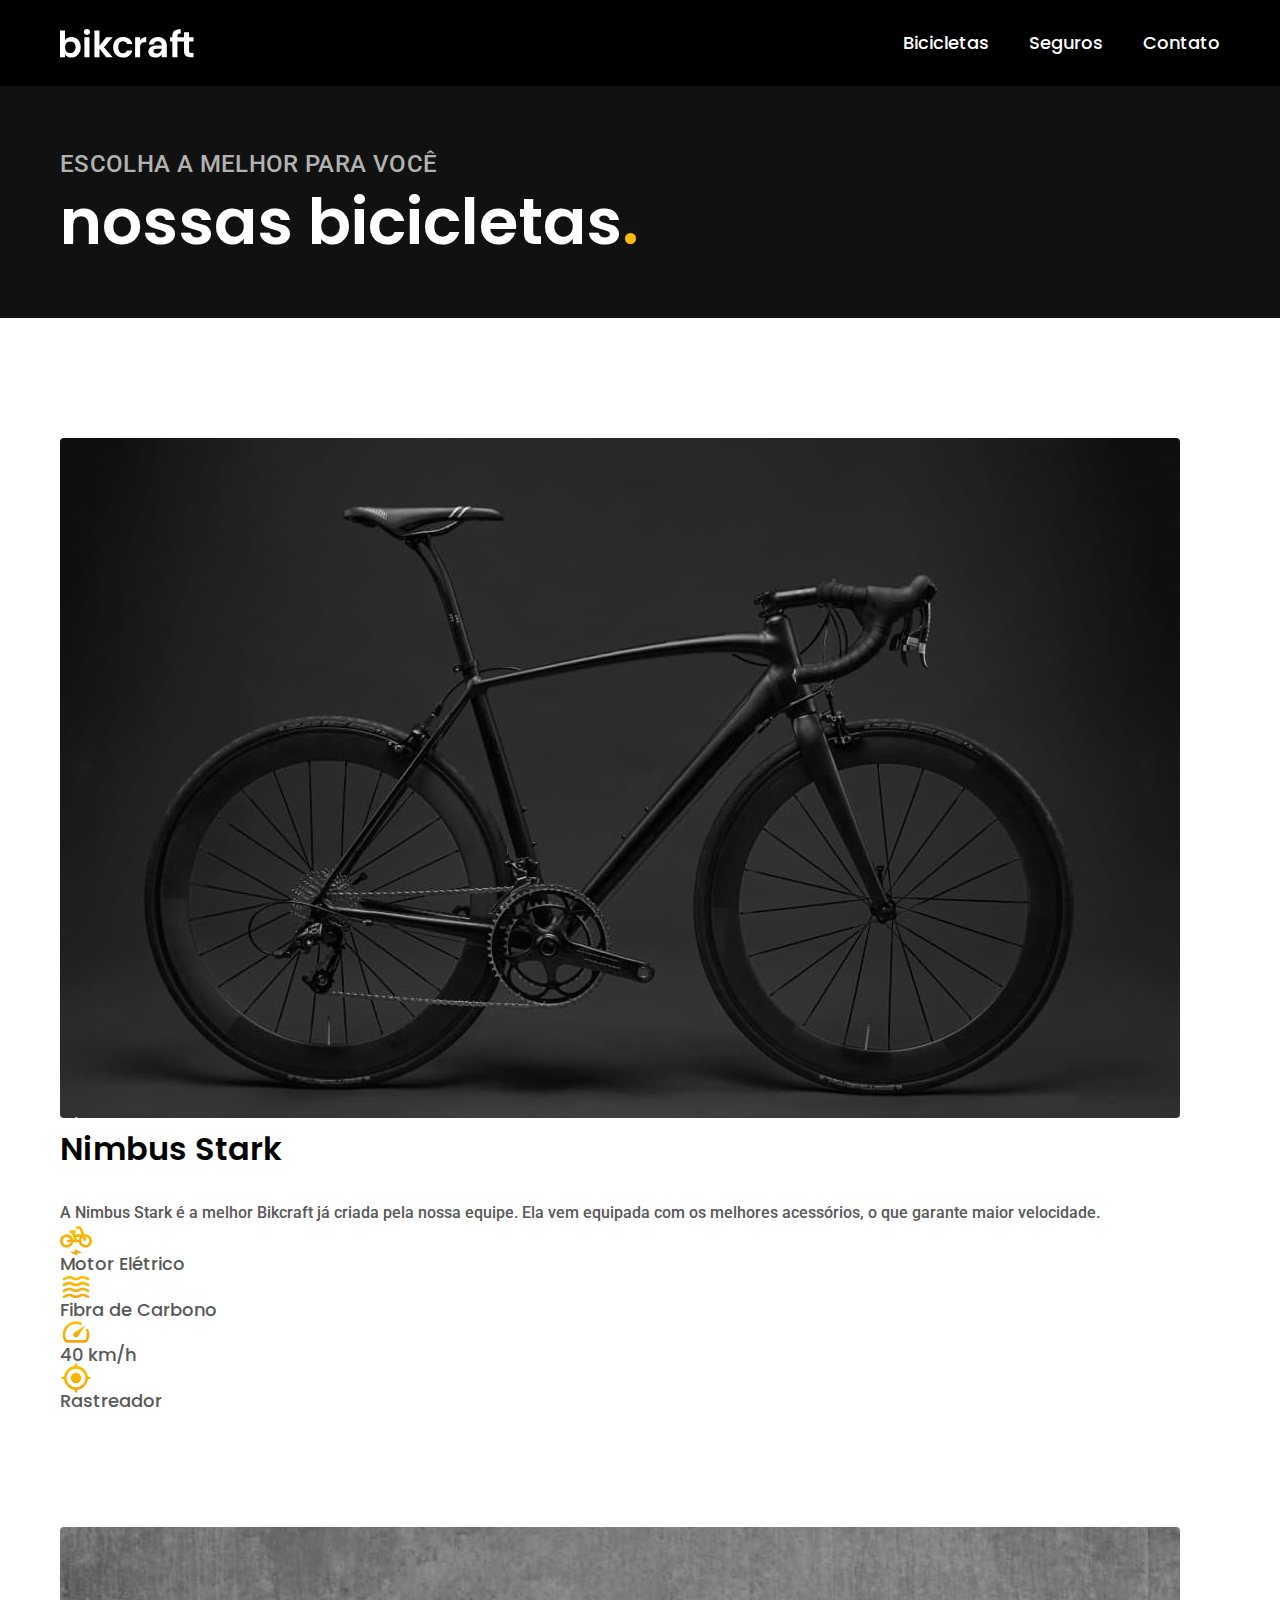
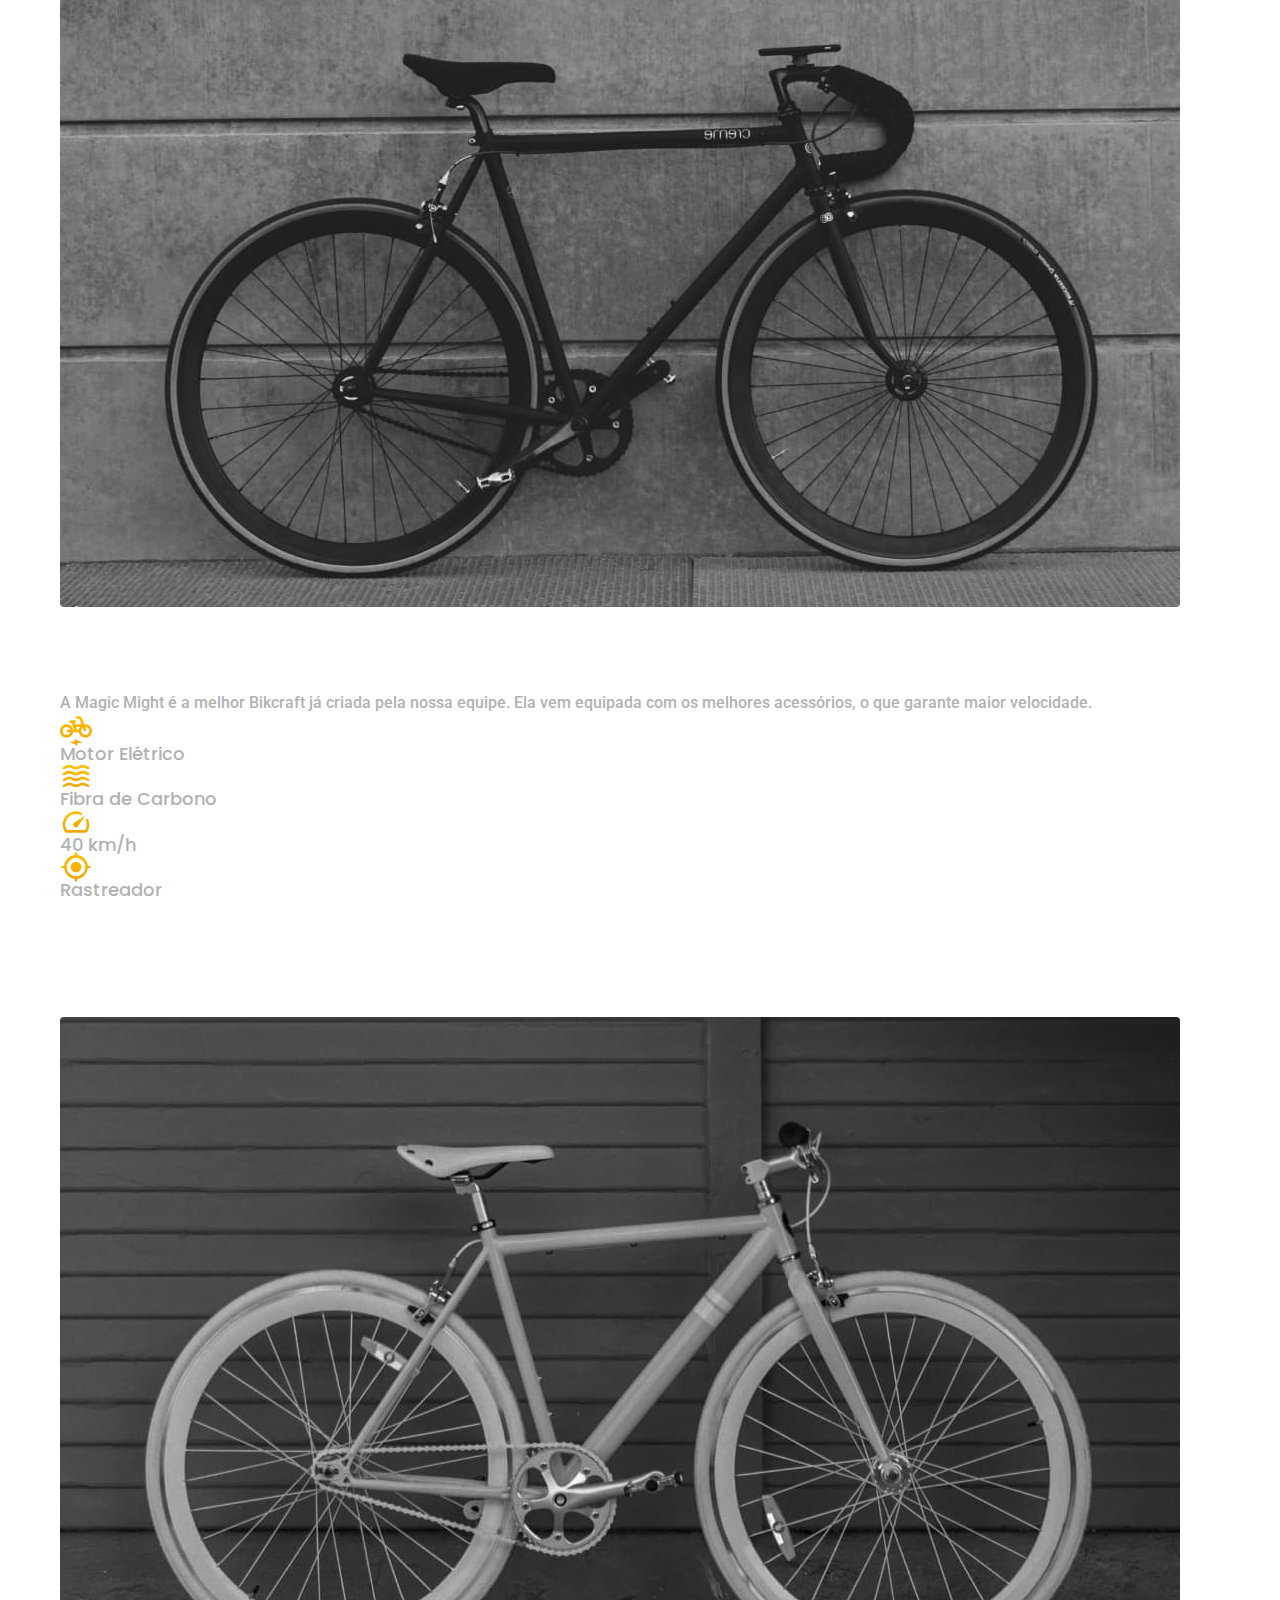
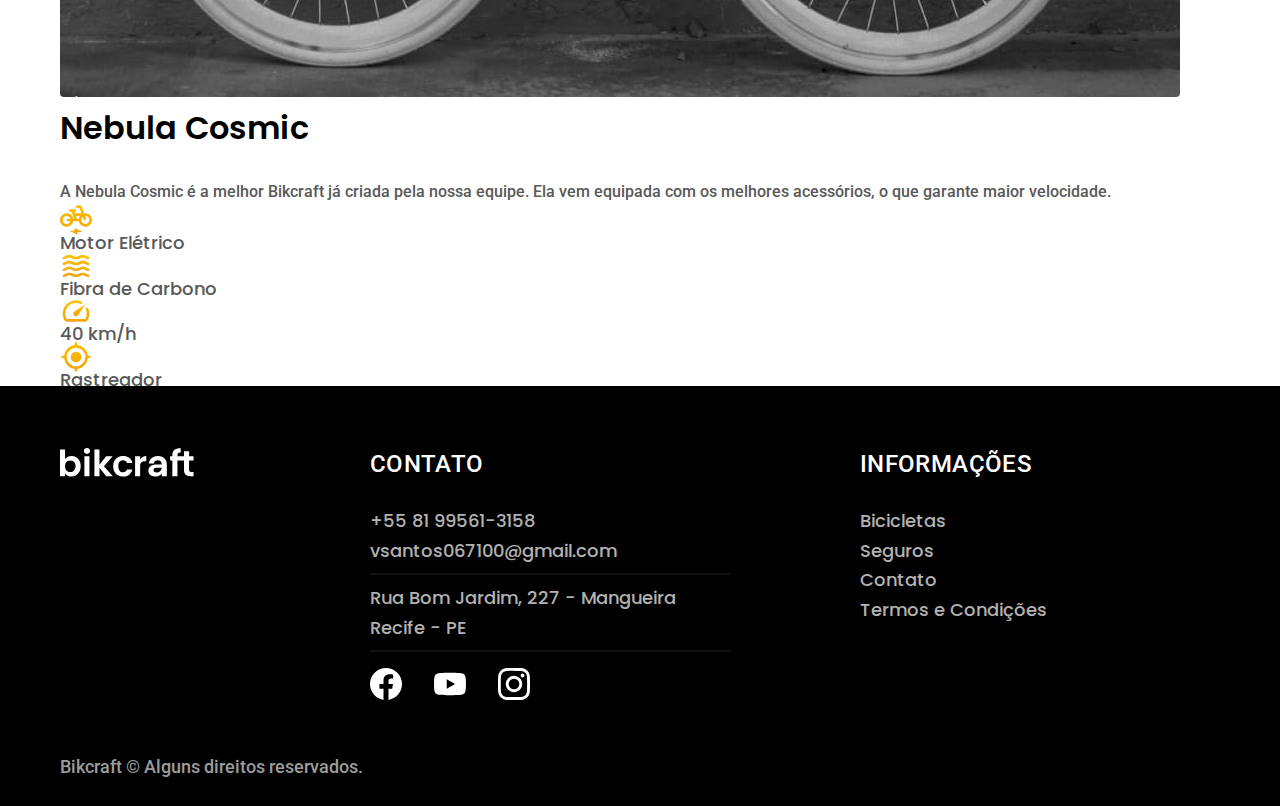
==== bicicletas.html @ 14a7779d "1020 Bicicletas 1" ====
<!DOCTYPE html>
<html lang="pt-br">
<head>
    <meta charset="UTF-8">
    <meta http-equiv="X-UA-Compatible" content="IE=edge">
    <meta name="viewport" content="width=device-width, initial-scale=1.0">
    <title>Bicicletas | Bikcraft</title>
    <meta name="description" content="Termos e condições.">
    <link rel="stylesheet" href="./css/styles.css">
    <link rel="preconnect" href="https://fonts.googleapis.com">
    <link rel="preconnect" href="https://fonts.gstatic.com" crossorigin>
    <link rel="preconnect" href="https://fonts.googleapis.com">
    <link rel="preconnect" href="https://fonts.gstatic.com" crossorigin>
    <link href="https://fonts.googleapis.com/css2?family=Merriweather:ital,wght@1,900&family=Poppins:wght@400;600&family=Roboto:wght@400;500&display=swap" rel="stylesheet">
    
</head>
<body id="bicicletas">
    <header class="header-bg">
        <div class="header container">
            <div>
                <a href="./">
                    <img src="./img/bikcraft.svg" alt="logo bikcraft">
                </a>
            </div>
            <nav aria-label="primaria">
                <ul class="header-menu font-1-m">
                    <li><a href="./bicicletas.html">Bicicletas</a></li>
                    <li><a href="./seguros.html">Seguros</a></li>
                    <li><a href="./contato.html">Contato</a></li>
                </ul>
            </nav>
        </div>
    </header>
    <main>
        <div class="titulo-bg">
            <div class="titulo container">
                <p class="font-2-l-b cor-5">escolha a melhor para você</p>
                <h1 class="font-1-xxl cor-0">nossas bicicletas<span class="cor-p1">.</span></h1>
            </div>
        </div>
        <div class="bicicletas-bg">
            <div class="bicicletas container">
                <div class="bicicletas-imagem">
                    <img src="./img/bicicletas/nimbus.jpg" alt="">
                    <span class="font-2-m cor-0">R$ 4999</span>
                </div>
                <div class="bicicletas-conteudo">
                    <h2 class="font-1-xl">Nimbus Stark</h2>
                    <p class="font-2-s cor-8">A Nimbus Stark é a melhor Bikcraft já criada pela nossa equipe. Ela vem equipada com os melhores acessórios, o que garante maior velocidade.</p>
                    <ul class="font-1-m cor-8">
                        <li><img src="./img/icones/eletrica.svg" alt="">Motor Elétrico</li>
                        <li><img src="./img/icones/carbono.svg" alt="">Fibra de Carbono</li>
                        <li><img src="./img/icones/velocidade.svg" alt="">40 km/h</li>
                        <li><img src="./img/icones/rastreador.svg" alt="">Rastreador</li>
                    </ul>
                </div>
            </div>
        </div>
        <div class="bicicletas-bg">
            <div class="bicicletas container">
                <div class="bicicletas-imagem">
                    <img src="./img/bicicletas/magic.jpg" alt="">
                    <span class="font-2-m cor-0">R$ 2499</span>
                </div>
                <div class="bicicletas-conteudo">
                    <h2 class="font-1-xl cor-0">Magic Might</h2>
                    <p class="font-2-s cor-5">A Magic Might é a melhor Bikcraft já criada pela nossa equipe. Ela vem equipada com os melhores acessórios, o que garante maior velocidade.</p>
                    <ul class="font-1-m cor-5">
                        <li><img src="./img/icones/eletrica.svg" alt="">Motor Elétrico</li>
                        <li><img src="./img/icones/carbono.svg" alt="">Fibra de Carbono</li>
                        <li><img src="./img/icones/velocidade.svg" alt="">40 km/h</li>
                        <li><img src="./img/icones/rastreador.svg" alt="">Rastreador</li>
                    </ul>
                </div>
            </div>
        </div>
        <div class="bicicletas-bg">
            <div class="bicicletas container">
                <div class="bicicletas-imagem">
                    <img src="./img/bicicletas/nebula.jpg" alt="">
                    <span class="font-2-m cor-0">R$ 3999</span>
                </div>
                <div class="bicicletas-conteudo">
                    <h2 class="font-1-xl">Nebula Cosmic</h2>
                    <p class="font-2-s cor-8">A Nebula Cosmic é a melhor Bikcraft já criada pela nossa equipe. Ela vem equipada com os melhores acessórios, o que garante maior velocidade.</p>
                    <ul class="font-1-m cor-8">
                        <li><img src="./img/icones/eletrica.svg" alt="">Motor Elétrico</li>
                        <li><img src="./img/icones/carbono.svg" alt="">Fibra de Carbono</li>
                        <li><img src="./img/icones/velocidade.svg" alt="">40 km/h</li>
                        <li><img src="./img/icones/rastreador.svg" alt="">Rastreador</li>
                    </ul>
                </div>
            </div>
        </div>
    </main>
    <footer class="footer-bg">
        <div class="footer container">
            <img src="./img/bikcraft.svg" alt="logo bikcraft">
            <div class="footer-contato">
                <h3 class="font-2-l-b cor-0">Contato</h3>
                <ul class="font-1-m cor-5">
                    <li>
                        <a href="tel:+5581995613158">+55 81 99561-3158</a>
                    </li>
                    <li>
                        <a href="mailto:vsantos067100@gamil.com">vsantos067100@gmail.com</a>
                    </li>
                    <li>Rua Bom Jardim, 227 - Mangueira</li>
                    <li>Recife - PE</li>
                </ul>
                <div class="footer-redes">
                    <a href="./"><img src="./img/redes/facebook.svg" alt="logo facebook"></a>
                    <a href="./"><img src="./img/redes/youtube.svg" alt="logo youtube"></a>
                    <a href="./"><img src="./img/redes/instagram.svg" alt="logo instagram"></a>
                </div>
            </div>
            <div class="footer-informacoes">
                <h3 class="font-2-l-b cor-0">Informações</h3>
                <nav>
                    <ul class="font-1-m cor-5">
                        <li><a href="./bicicletas.html">Bicicletas</a></li>
                        <li><a href="./seguros.html">Seguros</a></li>
                        <li><a href="./contato.html">Contato</a></li>
                        <li><a href="./termos.html">Termos e Condições</a></li>
                    </ul>
                </nav>
            </div>
        </div>
        <div class="footer-copy container">
            <p class="font-2-m cor-6">Bikcraft © Alguns direitos reservados.</p>
        </div>
    </footer>
</body>
</html>
---- css/styles.css ----
/* GLOBAL */
@import "./global/global.css";
@import "./global/header.css";
@import "./global/footer.css";

    /* UTILITY */
@import "./utilidades/tipografia.css";
@import "./utilidades/cores.css";
@import "./utilidades/componentes.css";

    /* HOME */
@import "./home/introducao.css";
@import "./home/tecnologia.css";
@import "./home/parceiros.css";
@import "./home/depoimento.css";

    /* BICICLETAS */
@import "./bicicletas/bicicletas-lista.css";
@import "./bicicletas/bicicletas.css";

    /* SEGUROS */
@import "./seguros/seguros.css";

    /* TERMOS */
@import "./termos/termos.css";
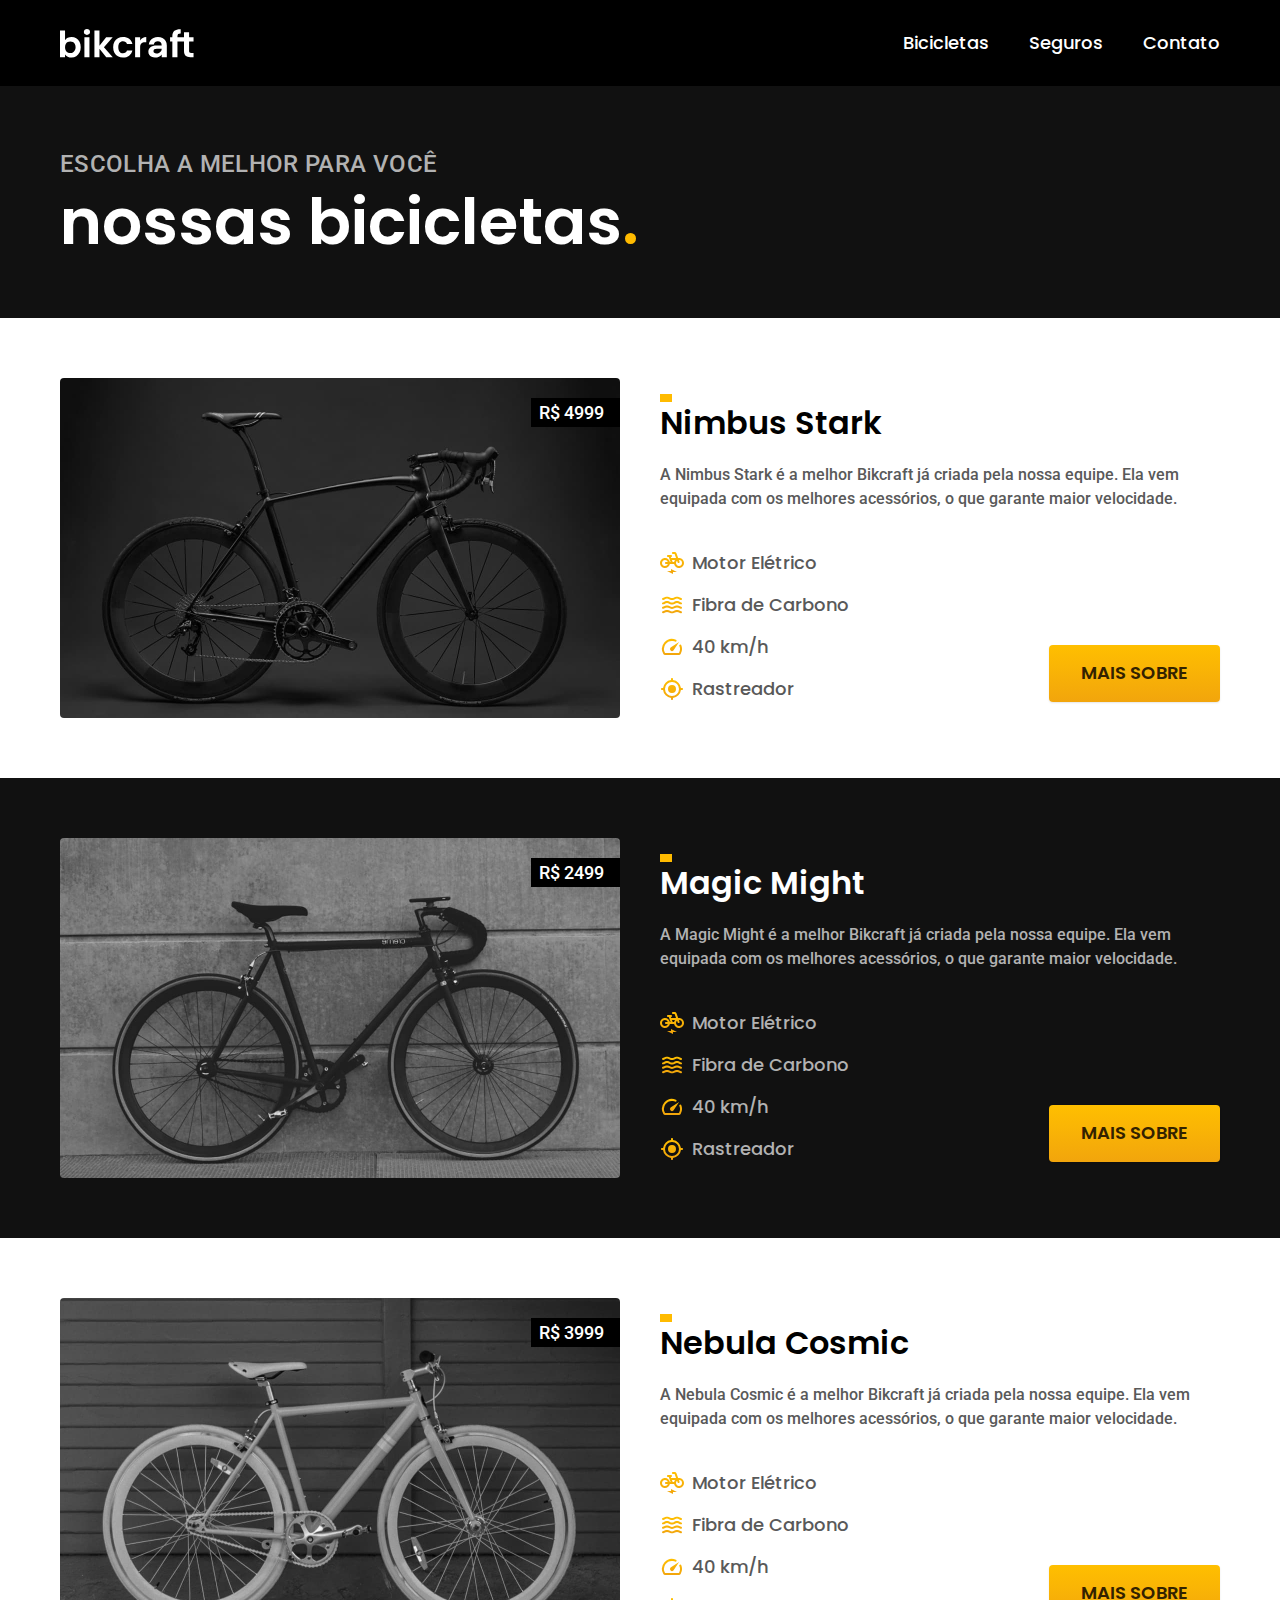
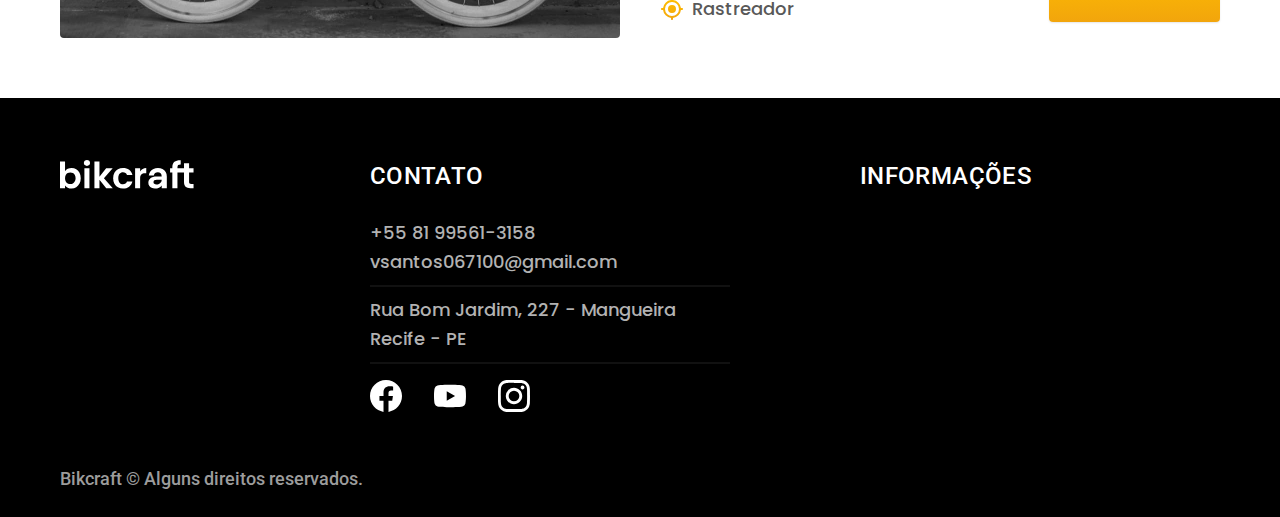
==== commit 46e4b567: "1020 Bicicletas 2" ====
--- a/bicicletas.html
+++ b/bicicletas.html
@@ -38,22 +38,21 @@
                 <h1 class="font-1-xxl cor-0">nossas bicicletas<span class="cor-p1">.</span></h1>
             </div>
         </div>
-        <div class="bicicletas-bg">
-            <div class="bicicletas container">
-                <div class="bicicletas-imagem">
-                    <img src="./img/bicicletas/nimbus.jpg" alt="">
-                    <span class="font-2-m cor-0">R$ 4999</span>
-                </div>
-                <div class="bicicletas-conteudo">
-                    <h2 class="font-1-xl">Nimbus Stark</h2>
-                    <p class="font-2-s cor-8">A Nimbus Stark é a melhor Bikcraft já criada pela nossa equipe. Ela vem equipada com os melhores acessórios, o que garante maior velocidade.</p>
-                    <ul class="font-1-m cor-8">
-                        <li><img src="./img/icones/eletrica.svg" alt="">Motor Elétrico</li>
-                        <li><img src="./img/icones/carbono.svg" alt="">Fibra de Carbono</li>
-                        <li><img src="./img/icones/velocidade.svg" alt="">40 km/h</li>
-                        <li><img src="./img/icones/rastreador.svg" alt="">Rastreador</li>
-                    </ul>
-                </div>
+        <div class="bicicletas container">
+            <div class="bicicletas-imagem">
+                <img src="./img/bicicletas/nimbus.jpg" alt="">
+                <span class="font-2-m cor-0">R$ 4999</span>
+            </div>
+            <div class="bicicletas-conteudo">
+                <h2 class="font-1-xl">Nimbus Stark</h2>
+                <p class="font-2-s cor-8">A Nimbus Stark é a melhor Bikcraft já criada pela nossa equipe. Ela vem equipada com os melhores acessórios, o que garante maior velocidade.</p>
+                <ul class="font-1-m cor-8">
+                    <li><img src="./img/icones/eletrica.svg" alt="">Motor Elétrico</li>
+                    <li><img src="./img/icones/carbono.svg" alt="">Fibra de Carbono</li>
+                    <li><img src="./img/icones/velocidade.svg" alt="">40 km/h</li>
+                    <li><img src="./img/icones/rastreador.svg" alt="">Rastreador</li>
+                </ul>
+                <a class="botao seta" href="./bicicletas/nimbus.html">Mais Sobre</a>
             </div>
         </div>
         <div class="bicicletas-bg">
@@ -71,27 +70,27 @@
                         <li><img src="./img/icones/velocidade.svg" alt="">40 km/h</li>
                         <li><img src="./img/icones/rastreador.svg" alt="">Rastreador</li>
                     </ul>
+                    <a class="botao seta" href="./bicicletas/magic.html">Mais Sobre</a>
                 </div>
             </div>
         </div>
-        <div class="bicicletas-bg">
-            <div class="bicicletas container">
-                <div class="bicicletas-imagem">
-                    <img src="./img/bicicletas/nebula.jpg" alt="">
-                    <span class="font-2-m cor-0">R$ 3999</span>
-                </div>
-                <div class="bicicletas-conteudo">
-                    <h2 class="font-1-xl">Nebula Cosmic</h2>
-                    <p class="font-2-s cor-8">A Nebula Cosmic é a melhor Bikcraft já criada pela nossa equipe. Ela vem equipada com os melhores acessórios, o que garante maior velocidade.</p>
-                    <ul class="font-1-m cor-8">
-                        <li><img src="./img/icones/eletrica.svg" alt="">Motor Elétrico</li>
-                        <li><img src="./img/icones/carbono.svg" alt="">Fibra de Carbono</li>
-                        <li><img src="./img/icones/velocidade.svg" alt="">40 km/h</li>
-                        <li><img src="./img/icones/rastreador.svg" alt="">Rastreador</li>
-                    </ul>
-                </div>
+        <div class="bicicletas container">
+            <div class="bicicletas-imagem">
+                <img src="./img/bicicletas/nebula.jpg" alt="">
+                <span class="font-2-m cor-0">R$ 3999</span>
             </div>
-        </div>
+            <div class="bicicletas-conteudo">
+                <h2 class="font-1-xl">Nebula Cosmic</h2>
+                <p class="font-2-s cor-8">A Nebula Cosmic é a melhor Bikcraft já criada pela nossa equipe. Ela vem equipada com os melhores acessórios, o que garante maior velocidade.</p>
+                <ul class="font-1-m cor-8">
+                    <li><img src="./img/icones/eletrica.svg" alt="">Motor Elétrico</li>
+                    <li><img src="./img/icones/carbono.svg" alt="">Fibra de Carbono</li>
+                    <li><img src="./img/icones/velocidade.svg" alt="">40 km/h</li>
+                    <li><img src="./img/icones/rastreador.svg" alt="">Rastreador</li>
+                </ul>
+                <a class="botao seta" href="./bicicletas/nebula.html">Mais Sobre</a>
+            </div>
+        </div>    
     </main>
     <footer class="footer-bg">
         <div class="footer container">
@@ -116,8 +115,6 @@
             </div>
             <div class="footer-informacoes">
                 <h3 class="font-2-l-b cor-0">Informações</h3>
-                <nav>
-                    <ul class="font-1-m cor-5">
                         <li><a href="./bicicletas.html">Bicicletas</a></li>
                         <li><a href="./seguros.html">Seguros</a></li>
                         <li><a href="./contato.html">Contato</a></li>
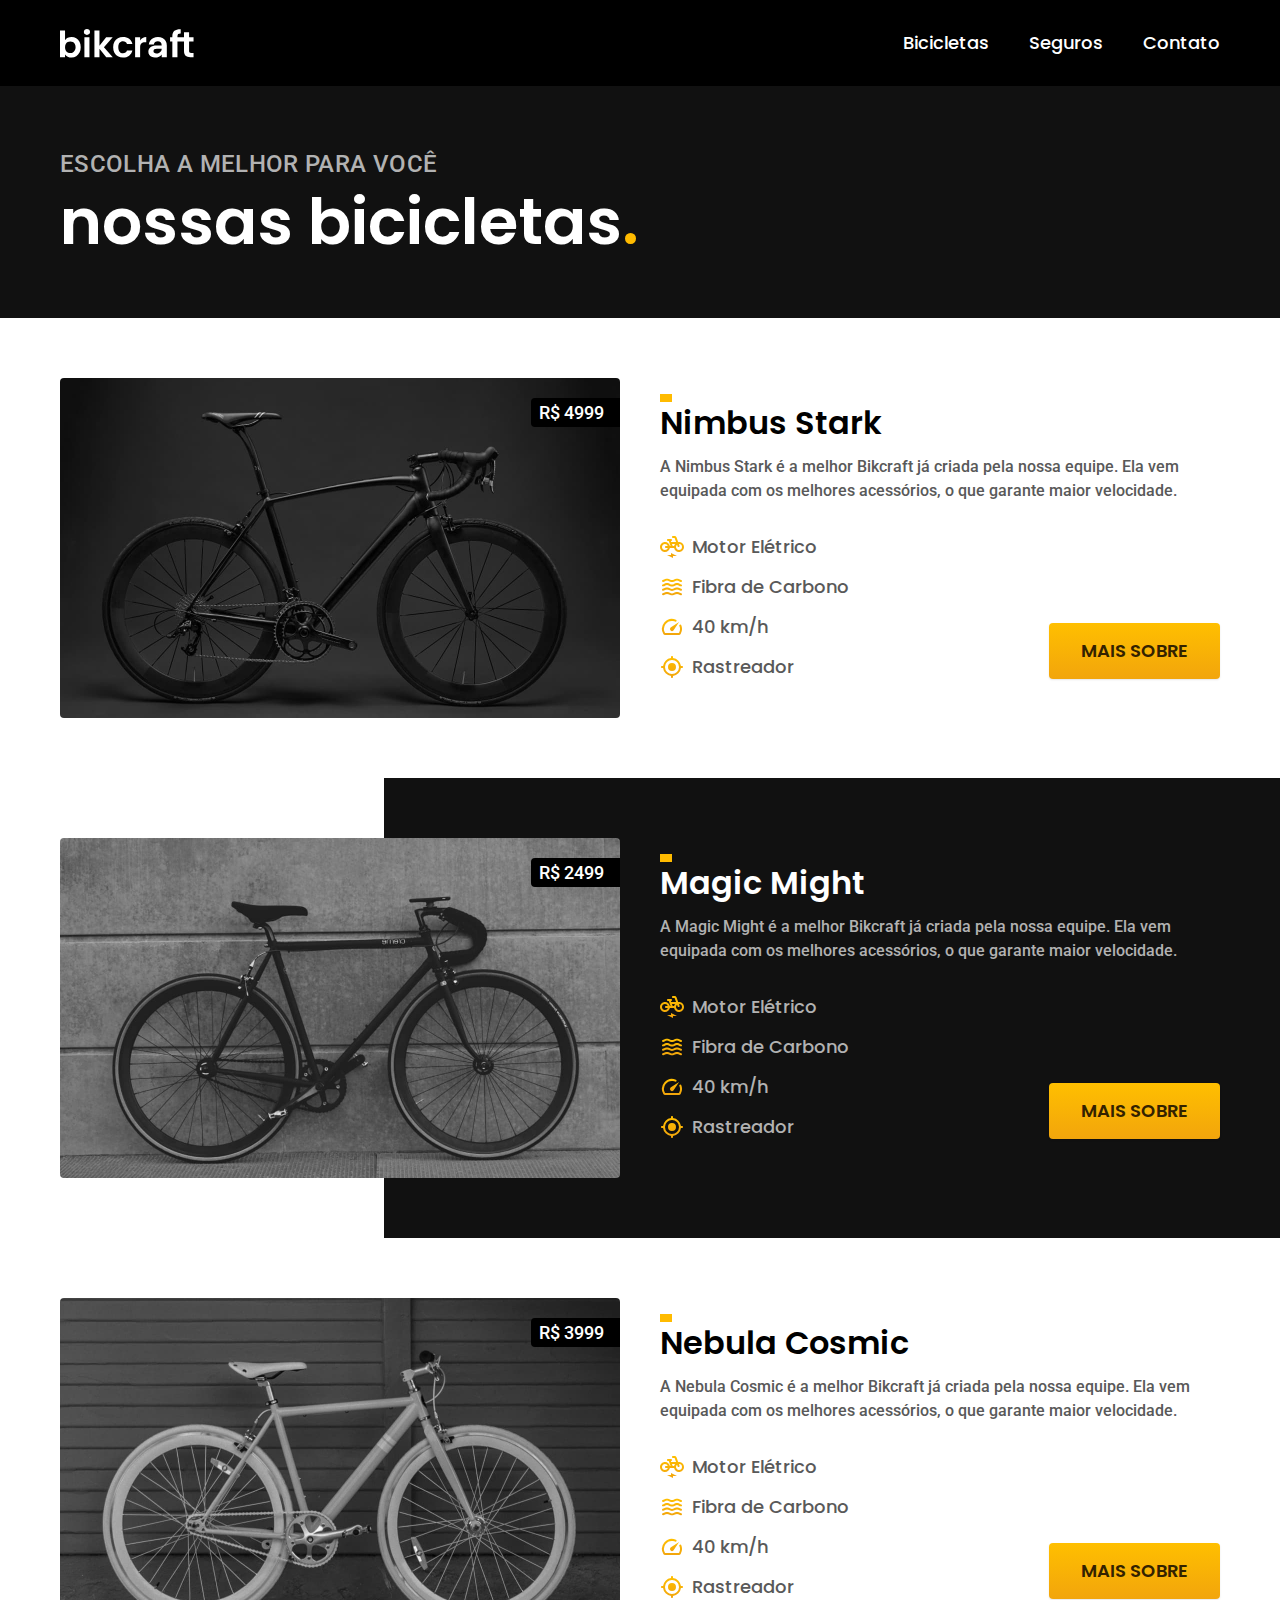
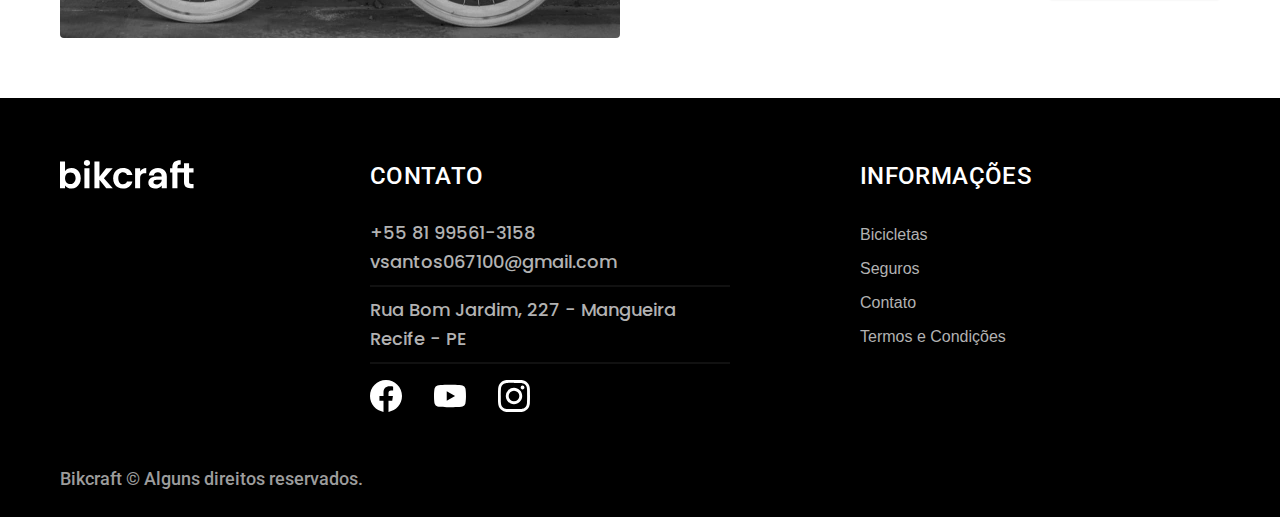
==== commit 90de43b0: "Bicicletas Interna" ====
--- a/bicicletas.html
+++ b/bicicletas.html
@@ -6,7 +6,7 @@
     <meta name="viewport" content="width=device-width, initial-scale=1.0">
     <title>Bicicletas | Bikcraft</title>
     <meta name="description" content="Termos e condições.">
-    <link rel="stylesheet" href="./css/styles.css">
+    <link rel="stylesheet" href="css/styles.css">
     <link rel="preconnect" href="https://fonts.googleapis.com">
     <link rel="preconnect" href="https://fonts.gstatic.com" crossorigin>
     <link rel="preconnect" href="https://fonts.googleapis.com">
--- a/css/styles.css
+++ b/css/styles.css
@@ -17,9 +17,12 @@
     /* BICICLETAS */
 @import "./bicicletas/bicicletas-lista.css";
 @import "./bicicletas/bicicletas.css";
+@import "./bicicleta/bicicleta.css";
 
     /* SEGUROS */
 @import "./seguros/seguros.css";
+@import "./seguros/vantagens.css";
+@import "./seguros/perguntas.css";
 
     /* TERMOS */
 @import "./termos/termos.css";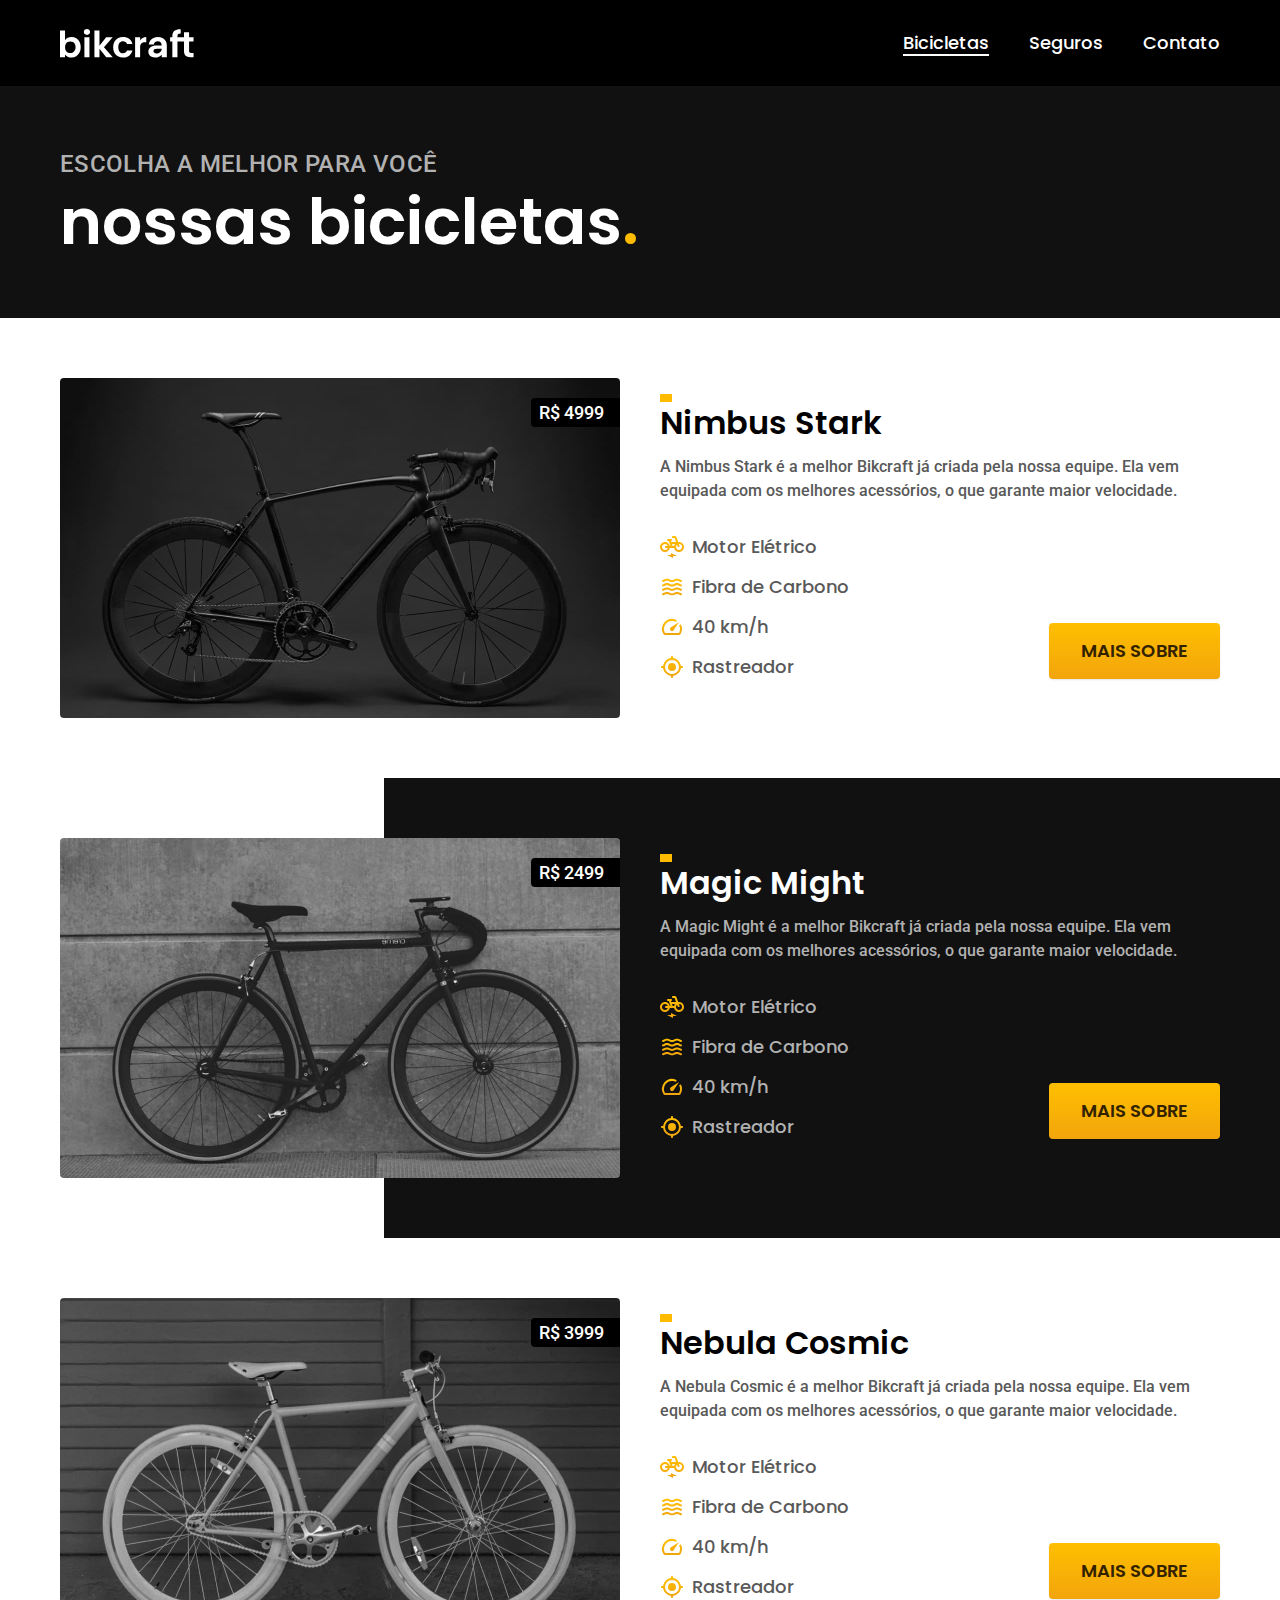
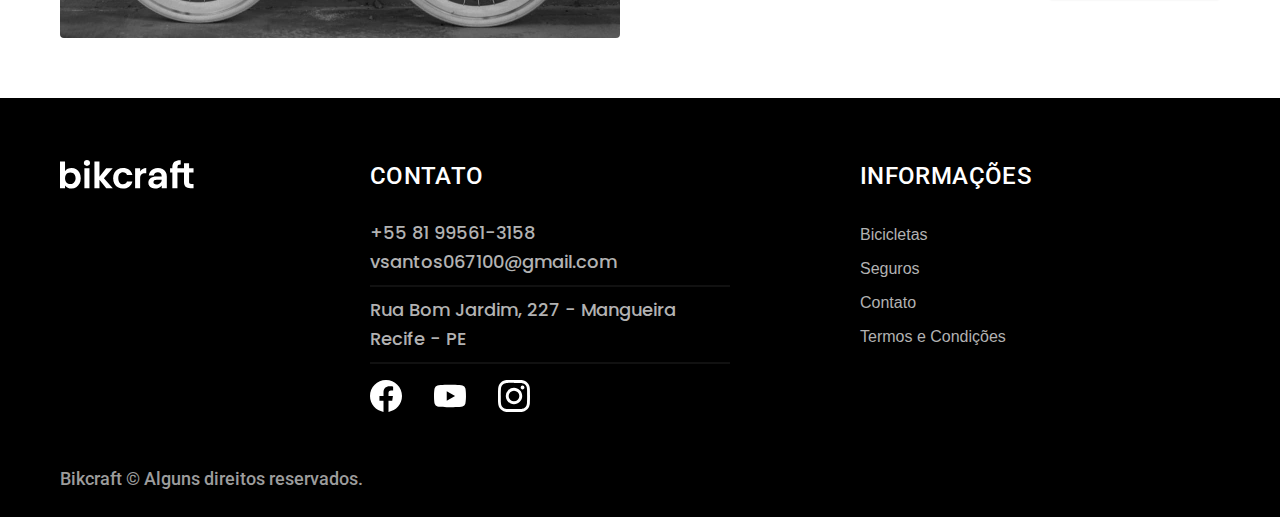
==== commit 820a5a1c: "Adição JS na nav" ====
--- a/bicicletas.html
+++ b/bicicletas.html
@@ -127,5 +127,6 @@
             <p class="font-2-m cor-6">Bikcraft © Alguns direitos reservados.</p>
         </div>
     </footer>
+    <script src="./JS/script.js"></script>
 </body>
 </html>--- a/css/styles.css
+++ b/css/styles.css
@@ -7,6 +7,7 @@
 @import "./utilidades/tipografia.css";
 @import "./utilidades/cores.css";
 @import "./utilidades/componentes.css";
+@import "./utilidades/formulario.css";
 
     /* HOME */
 @import "./home/introducao.css";
@@ -17,12 +18,22 @@
     /* BICICLETAS */
 @import "./bicicletas/bicicletas-lista.css";
 @import "./bicicletas/bicicletas.css";
+
+    /* BICICLETA */
 @import "./bicicleta/bicicleta.css";
+@import "./bicicleta/seguro.css";
 
     /* SEGUROS */
 @import "./seguros/seguros.css";
 @import "./seguros/vantagens.css";
 @import "./seguros/perguntas.css";
 
+    /* CONTATO */
+@import "./contato/contato.css";
+@import "./contato/lojas.css";
+
+    /* ORÇAMENTO */
+@import "./orcamento/orcamento.css";
+
     /* TERMOS */
 @import "./termos/termos.css";